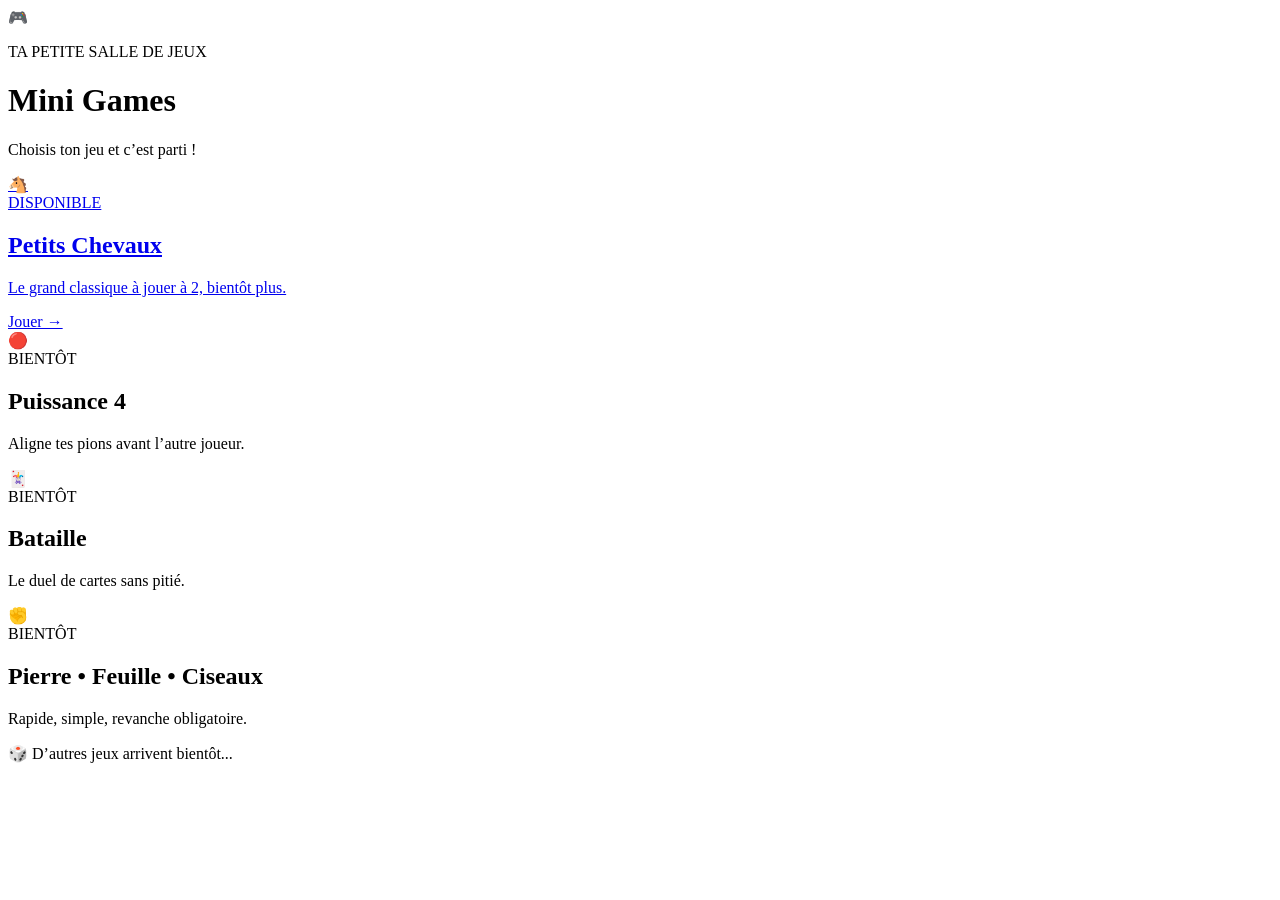
==== index.html @ 7882696a "Create Mini Games home page" ====
<!doctype html>
<html lang="fr">
<head>
  <meta charset="utf-8">
  <meta name="viewport" content="width=device-width, initial-scale=1">
  <meta name="theme-color" content="#6c4cff">
  <title>Mini Games 🎮</title>
  <link rel="stylesheet" href="styles.css">
</head>
<body>
  <main class="app">
    <header class="hero">
      <div class="logo">🎮</div>
      <div>
        <p class="eyebrow">TA PETITE SALLE DE JEUX</p>
        <h1>Mini Games</h1>
        <p class="subtitle">Choisis ton jeu et c’est parti !</p>
      </div>
    </header>

    <section class="games" aria-label="Jeux disponibles">
      <a class="game-card featured" href="games/petits-chevaux/index.html">
        <div class="card-emoji">🐴</div>
        <div class="card-content">
          <span class="badge">DISPONIBLE</span>
          <h2>Petits Chevaux</h2>
          <p>Le grand classique à jouer à 2, bientôt plus.</p>
          <span class="play">Jouer →</span>
        </div>
      </a>

      <div class="game-card coming-soon">
        <div class="card-emoji">🔴</div>
        <div class="card-content">
          <span class="badge muted">BIENTÔT</span>
          <h2>Puissance 4</h2>
          <p>Aligne tes pions avant l’autre joueur.</p>
        </div>
      </div>

      <div class="game-card coming-soon">
        <div class="card-emoji">🃏</div>
        <div class="card-content">
          <span class="badge muted">BIENTÔT</span>
          <h2>Bataille</h2>
          <p>Le duel de cartes sans pitié.</p>
        </div>
      </div>

      <div class="game-card coming-soon">
        <div class="card-emoji">✊</div>
        <div class="card-content">
          <span class="badge muted">BIENTÔT</span>
          <h2>Pierre • Feuille • Ciseaux</h2>
          <p>Rapide, simple, revanche obligatoire.</p>
        </div>
      </div>
    </section>

    <footer>🎲 D’autres jeux arrivent bientôt...</footer>
  </main>
</body>
</html>
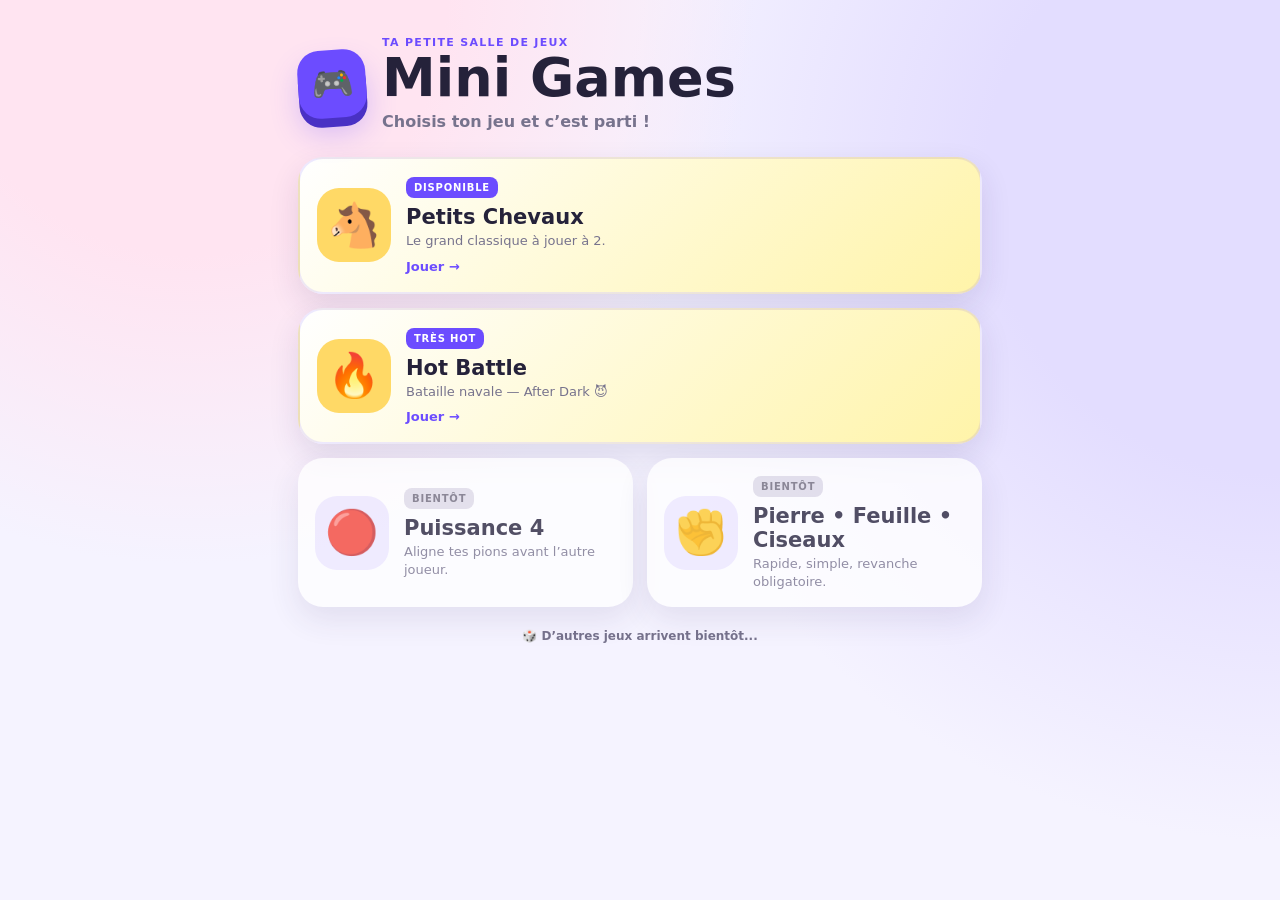
==== commit 40f5a888: "Enable Hot Battle from arcade" ====
--- a/index.html
+++ b/index.html
@@ -1,63 +1,9 @@
 <!doctype html>
-<html lang="fr">
-<head>
-  <meta charset="utf-8">
-  <meta name="viewport" content="width=device-width, initial-scale=1">
-  <meta name="theme-color" content="#6c4cff">
-  <title>Mini Games 🎮</title>
-  <link rel="stylesheet" href="styles.css">
-</head>
-<body>
-  <main class="app">
-    <header class="hero">
-      <div class="logo">🎮</div>
-      <div>
-        <p class="eyebrow">TA PETITE SALLE DE JEUX</p>
-        <h1>Mini Games</h1>
-        <p class="subtitle">Choisis ton jeu et c’est parti !</p>
-      </div>
-    </header>
-
-    <section class="games" aria-label="Jeux disponibles">
-      <a class="game-card featured" href="games/petits-chevaux/index.html">
-        <div class="card-emoji">🐴</div>
-        <div class="card-content">
-          <span class="badge">DISPONIBLE</span>
-          <h2>Petits Chevaux</h2>
-          <p>Le grand classique à jouer à 2, bientôt plus.</p>
-          <span class="play">Jouer →</span>
-        </div>
-      </a>
-
-      <div class="game-card coming-soon">
-        <div class="card-emoji">🔴</div>
-        <div class="card-content">
-          <span class="badge muted">BIENTÔT</span>
-          <h2>Puissance 4</h2>
-          <p>Aligne tes pions avant l’autre joueur.</p>
-        </div>
-      </div>
-
-      <div class="game-card coming-soon">
-        <div class="card-emoji">🃏</div>
-        <div class="card-content">
-          <span class="badge muted">BIENTÔT</span>
-          <h2>Bataille</h2>
-          <p>Le duel de cartes sans pitié.</p>
-        </div>
-      </div>
-
-      <div class="game-card coming-soon">
-        <div class="card-emoji">✊</div>
-        <div class="card-content">
-          <span class="badge muted">BIENTÔT</span>
-          <h2>Pierre • Feuille • Ciseaux</h2>
-          <p>Rapide, simple, revanche obligatoire.</p>
-        </div>
-      </div>
-    </section>
-
-    <footer>🎲 D’autres jeux arrivent bientôt...</footer>
-  </main>
-</body>
-</html>+<html lang="fr"><head><meta charset="utf-8"><meta name="viewport" content="width=device-width, initial-scale=1"><meta name="theme-color" content="#6c4cff"><title>Mini Games 🎮</title><link rel="stylesheet" href="styles.css"></head>
+<body><main class="app"><header class="hero"><div class="logo">🎮</div><div><p class="eyebrow">TA PETITE SALLE DE JEUX</p><h1>Mini Games</h1><p class="subtitle">Choisis ton jeu et c’est parti !</p></div></header>
+<section class="games" aria-label="Jeux disponibles">
+<a class="game-card featured" href="games/petits-chevaux/index.html"><div class="card-emoji">🐴</div><div class="card-content"><span class="badge">DISPONIBLE</span><h2>Petits Chevaux</h2><p>Le grand classique à jouer à 2.</p><span class="play">Jouer →</span></div></a>
+<a class="game-card featured" href="games/bataille/index.html"><div class="card-emoji">🔥</div><div class="card-content"><span class="badge">TRÈS HOT</span><h2>Hot Battle</h2><p>Bataille navale — After Dark 😈</p><span class="play">Jouer →</span></div></a>
+<div class="game-card coming-soon"><div class="card-emoji">🔴</div><div class="card-content"><span class="badge muted">BIENTÔT</span><h2>Puissance 4</h2><p>Aligne tes pions avant l’autre joueur.</p></div></div>
+<div class="game-card coming-soon"><div class="card-emoji">✊</div><div class="card-content"><span class="badge muted">BIENTÔT</span><h2>Pierre • Feuille • Ciseaux</h2><p>Rapide, simple, revanche obligatoire.</p></div></div>
+</section><footer>🎲 D’autres jeux arrivent bientôt...</footer></main></body></html>
--- a/styles.css
+++ b/styles.css
@@ -0,0 +1,37 @@
+:root{
+  --bg:#f5f3ff;
+  --ink:#25223a;
+  --muted:#77738d;
+  --purple:#6c4cff;
+  --pink:#ff5fa2;
+  --yellow:#ffd45c;
+  --card:#ffffff;
+  --shadow:0 12px 30px rgba(50,35,100,.12);
+}
+*{box-sizing:border-box}
+body{
+  margin:0; min-height:100vh; font-family:ui-rounded,"SF Pro Rounded","Arial Rounded MT Bold",system-ui,sans-serif;
+  color:var(--ink); background:radial-gradient(circle at 15% 0%,#ffe4f1 0 18%,transparent 40%),radial-gradient(circle at 100% 20%,#e3ddff 0 20%,transparent 45%),var(--bg);
+}
+.app{width:min(720px,100%);margin:0 auto;padding:28px 18px 36px}
+.hero{display:flex;align-items:center;gap:16px;margin:8px 0 26px}
+.logo{width:68px;height:68px;border-radius:22px;display:grid;place-items:center;background:var(--purple);font-size:34px;box-shadow:0 9px 0 #4931c4,0 16px 28px rgba(108,76,255,.25);transform:rotate(-4deg)}
+.eyebrow{margin:0 0 2px;font-size:11px;font-weight:900;letter-spacing:.12em;color:var(--purple)}
+h1{margin:0;font-size:clamp(34px,10vw,54px);line-height:1}
+.subtitle{margin:7px 0 0;color:var(--muted);font-weight:600}
+.games{display:grid;gap:14px}
+.game-card{display:flex;gap:15px;align-items:center;text-decoration:none;color:inherit;border:0;border-radius:25px;padding:17px;background:var(--card);box-shadow:var(--shadow);min-height:132px;transition:transform .16s ease,box-shadow .16s ease}
+.game-card.featured{background:linear-gradient(135deg,#fff 0%,#fff4a9 100%);border:2px solid rgba(108,76,255,.12)}
+.game-card:active{transform:scale(.98)}
+.card-emoji{flex:0 0 74px;width:74px;height:74px;border-radius:22px;display:grid;place-items:center;font-size:43px;background:#eee9ff}
+.featured .card-emoji{background:#ffd966}
+.card-content{min-width:0}
+.badge{display:inline-block;font-size:10px;font-weight:900;letter-spacing:.08em;color:#fff;background:var(--purple);padding:5px 8px;border-radius:8px}
+.badge.muted{background:#dedbe7;color:#6e6a7a}
+h2{margin:7px 0 3px;font-size:21px}
+.card-content p{margin:0;color:var(--muted);font-size:13px;line-height:1.35}
+.play{display:inline-block;margin-top:9px;color:var(--purple);font-size:13px;font-weight:900}
+.coming-soon{opacity:.78}
+footer{text-align:center;color:var(--muted);font-size:12px;font-weight:700;margin-top:22px}
+@media(min-width:600px){.games{grid-template-columns:1fr 1fr}.featured{grid-column:span 2}}
+@media(prefers-reduced-motion:reduce){.game-card{transition:none}}
